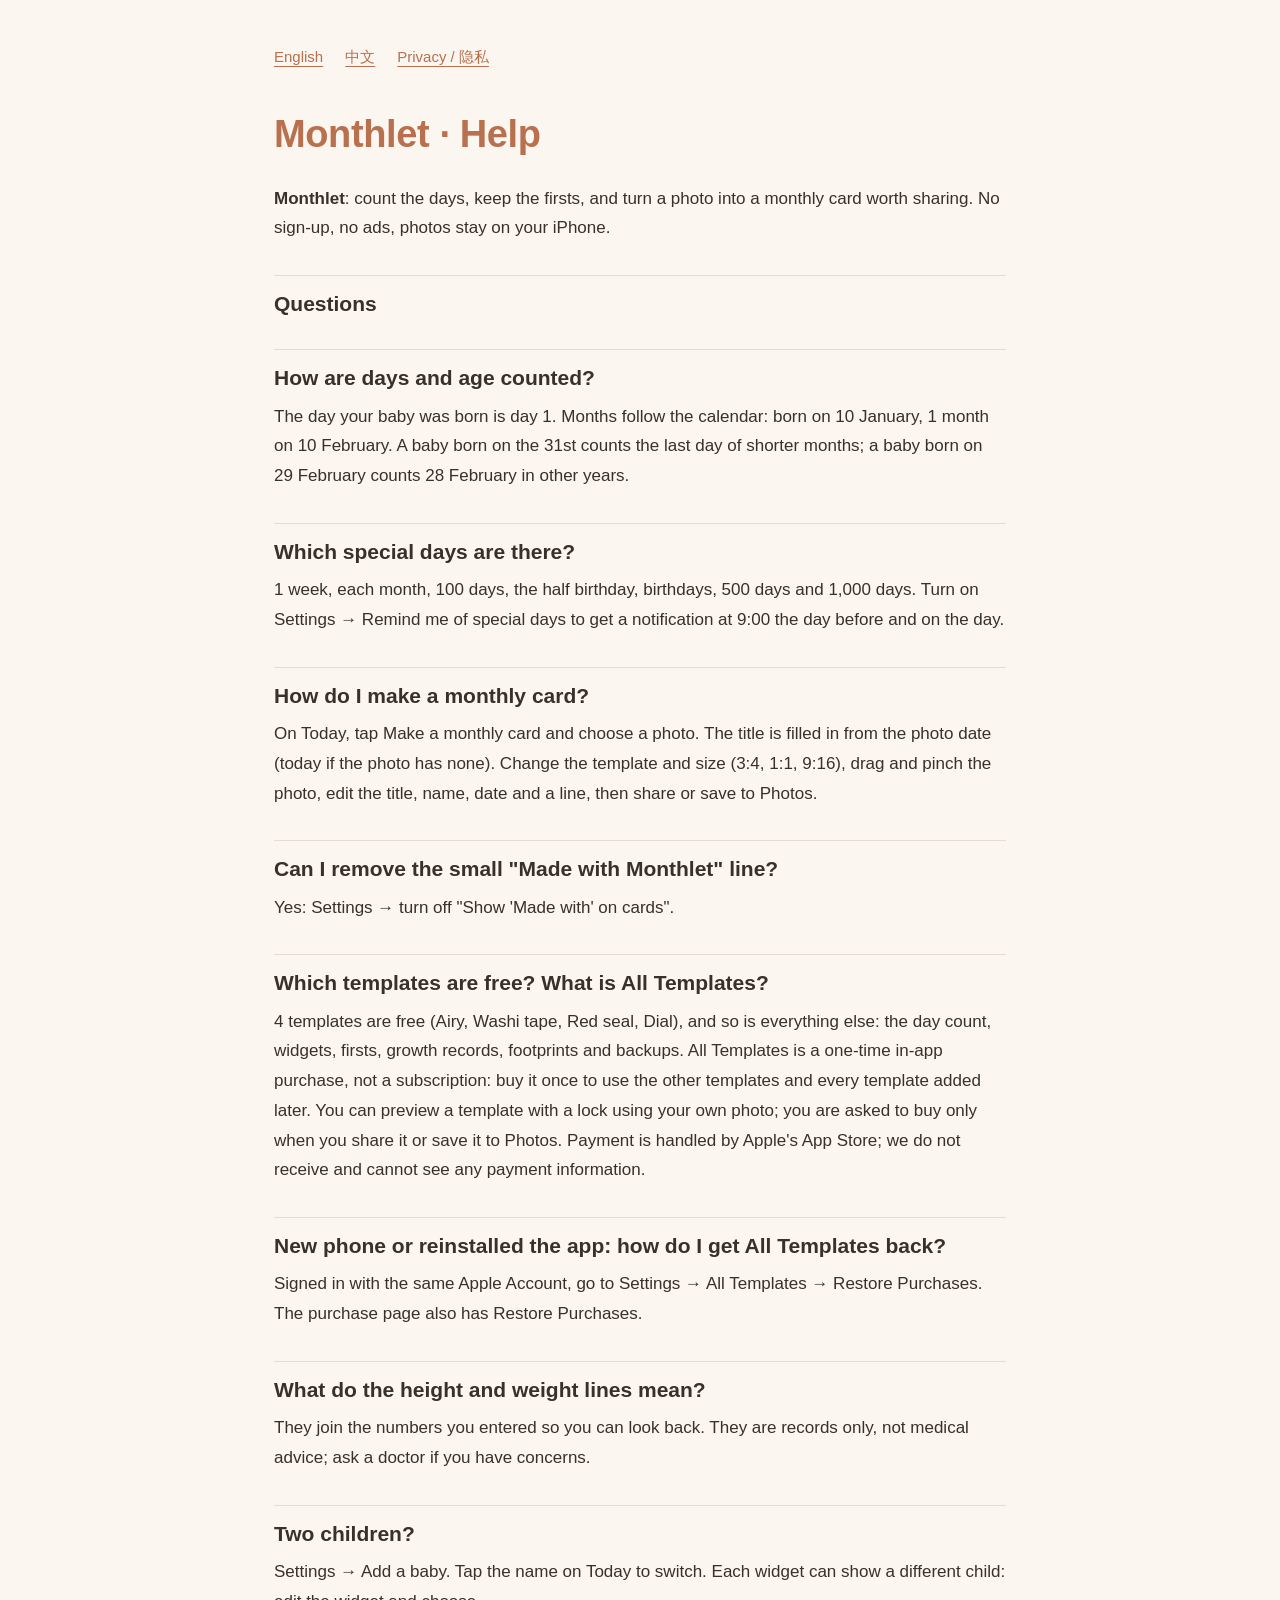
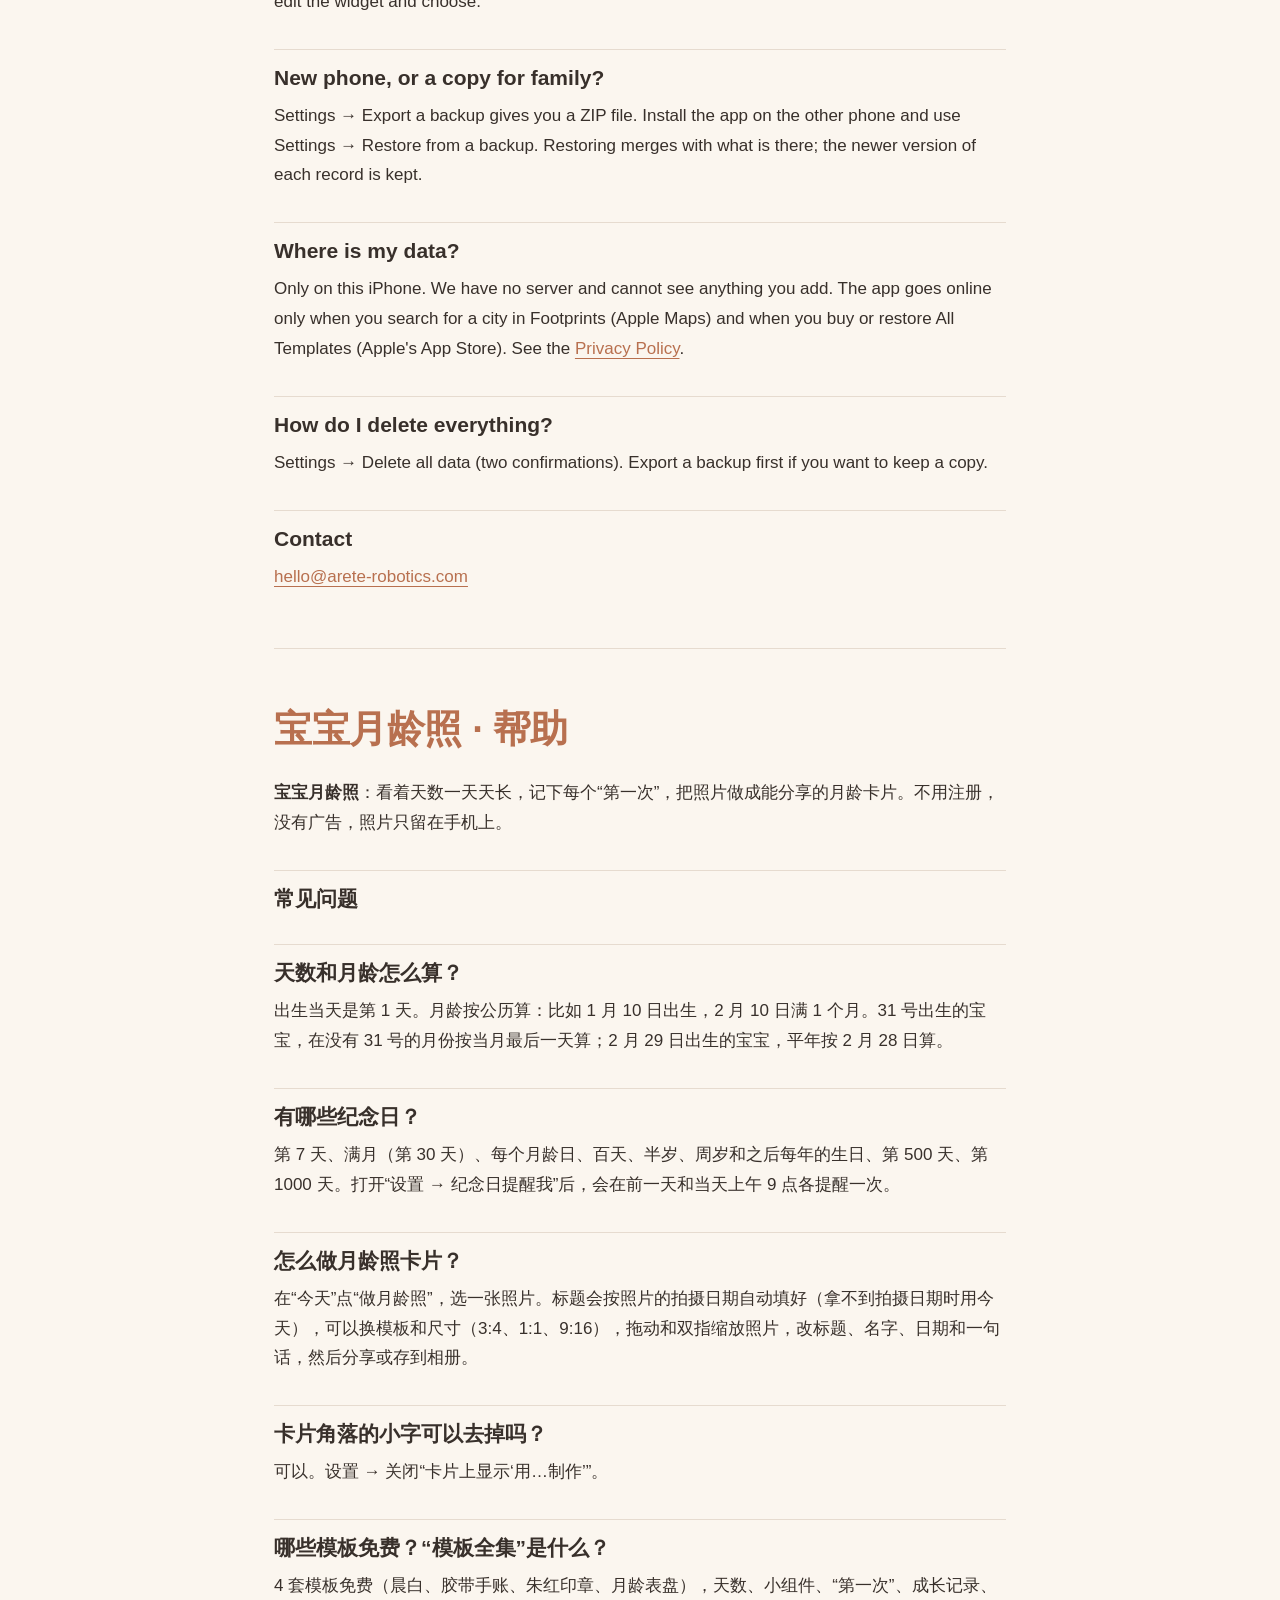
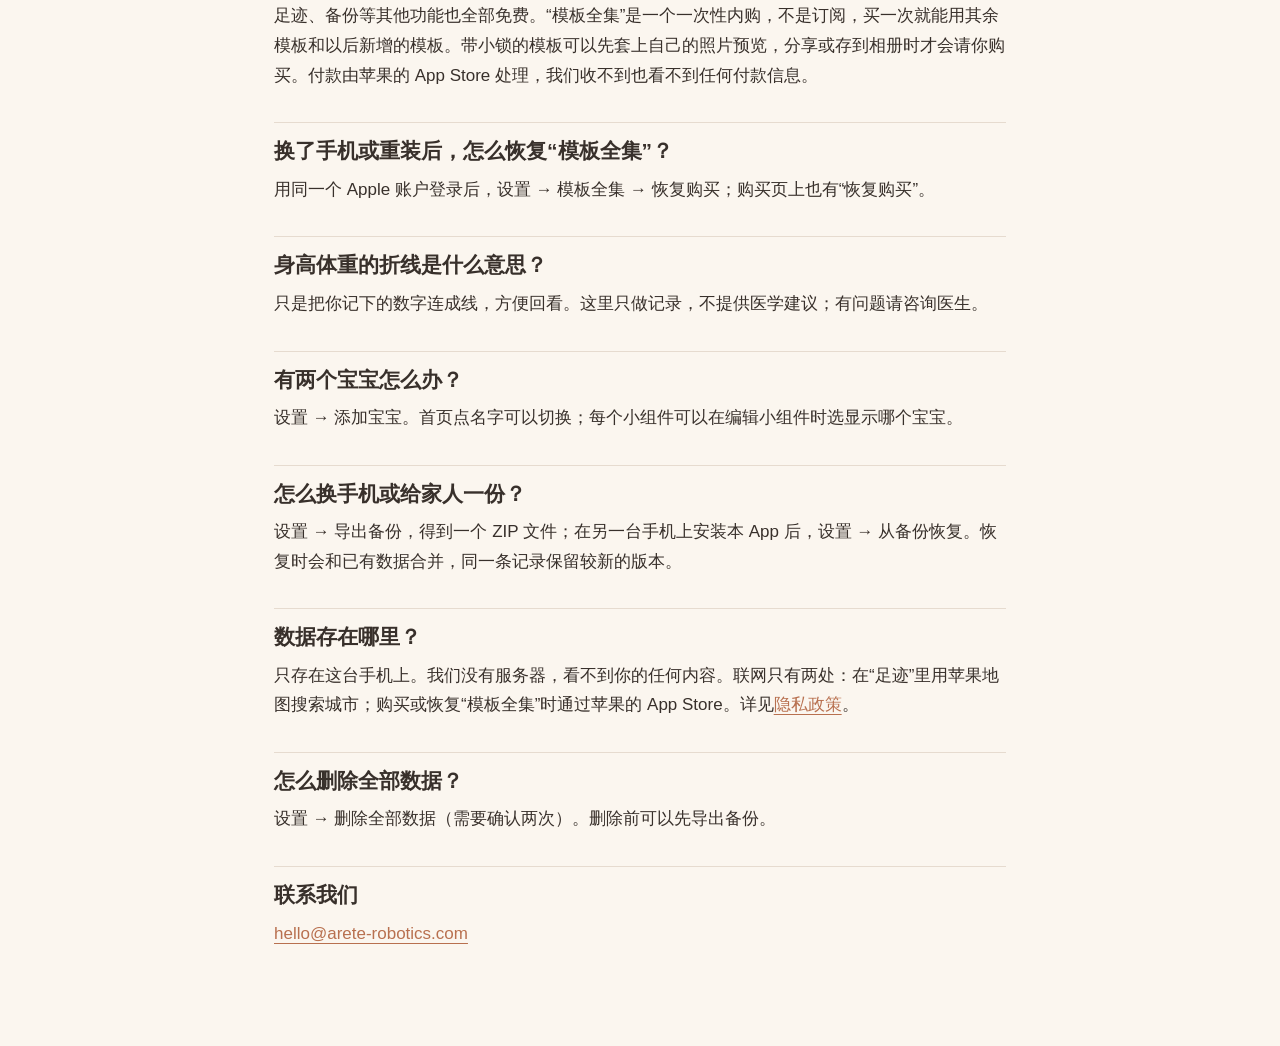
==== monthlet/index.html @ 8b85b508 "Add Monthlet support and privacy pages" ====
<!doctype html>
<html lang="en">
<head><meta charset="utf-8"><meta name="viewport" content="width=device-width, initial-scale=1"><title>Monthlet Support / 宝宝月龄照 支持</title><link rel="stylesheet" href="style.css"></head>
<body><main>
<nav aria-label="Language"><a href="#en">English</a><a href="#zh">中文</a><a href="privacy.html">Privacy / 隐私</a></nav>
<section id="en" lang="en">
<h1>Monthlet · Help</h1>
<p><strong>Monthlet</strong>: count the days, keep the firsts, and turn a photo into a monthly card worth sharing. No sign-up, no ads, photos stay on your iPhone.</p>
<h2>Questions</h2>
<h2>How are days and age counted?</h2>
<p>The day your baby was born is day 1. Months follow the calendar: born on 10 January, 1 month on 10 February. A baby born on the 31st counts the last day of shorter months; a baby born on 29 February counts 28 February in other years.</p>
<h2>Which special days are there?</h2>
<p>1 week, each month, 100 days, the half birthday, birthdays, 500 days and 1,000 days. Turn on Settings → Remind me of special days to get a notification at 9:00 the day before and on the day.</p>
<h2>How do I make a monthly card?</h2>
<p>On Today, tap Make a monthly card and choose a photo. The title is filled in from the photo date (today if the photo has none). Change the template and size (3:4, 1:1, 9:16), drag and pinch the photo, edit the title, name, date and a line, then share or save to Photos.</p>
<h2>Can I remove the small "Made with Monthlet" line?</h2>
<p>Yes: Settings → turn off "Show 'Made with' on cards".</p>
<h2>Which templates are free? What is All Templates?</h2>
<p>4 templates are free (Airy, Washi tape, Red seal, Dial), and so is everything else: the day count, widgets, firsts, growth records, footprints and backups. All Templates is a one-time in-app purchase, not a subscription: buy it once to use the other templates and every template added later. You can preview a template with a lock using your own photo; you are asked to buy only when you share it or save it to Photos. Payment is handled by Apple's App Store; we do not receive and cannot see any payment information.</p>
<h2>New phone or reinstalled the app: how do I get All Templates back?</h2>
<p>Signed in with the same Apple Account, go to Settings → All Templates → Restore Purchases. The purchase page also has Restore Purchases.</p>
<h2>What do the height and weight lines mean?</h2>
<p>They join the numbers you entered so you can look back. They are records only, not medical advice; ask a doctor if you have concerns.</p>
<h2>Two children?</h2>
<p>Settings → Add a baby. Tap the name on Today to switch. Each widget can show a different child: edit the widget and choose.</p>
<h2>New phone, or a copy for family?</h2>
<p>Settings → Export a backup gives you a ZIP file. Install the app on the other phone and use Settings → Restore from a backup. Restoring merges with what is there; the newer version of each record is kept.</p>
<h2>Where is my data?</h2>
<p>Only on this iPhone. We have no server and cannot see anything you add. The app goes online only when you search for a city in Footprints (Apple Maps) and when you buy or restore All Templates (Apple's App Store). See the <a href="privacy.html">Privacy Policy</a>.</p>
<h2>How do I delete everything?</h2>
<p>Settings → Delete all data (two confirmations). Export a backup first if you want to keep a copy.</p>
<h2>Contact</h2>
<p><a href="mailto:hello@arete-robotics.com">hello@arete-robotics.com</a></p>
</section>
<hr>
<section id="zh" lang="zh-Hans">
<h1>宝宝月龄照 · 帮助</h1>
<p><strong>宝宝月龄照</strong>：看着天数一天天长，记下每个“第一次”，把照片做成能分享的月龄卡片。不用注册，没有广告，照片只留在手机上。</p>
<h2>常见问题</h2>
<h2>天数和月龄怎么算？</h2>
<p>出生当天是第 1 天。月龄按公历算：比如 1 月 10 日出生，2 月 10 日满 1 个月。31 号出生的宝宝，在没有 31 号的月份按当月最后一天算；2 月 29 日出生的宝宝，平年按 2 月 28 日算。</p>
<h2>有哪些纪念日？</h2>
<p>第 7 天、满月（第 30 天）、每个月龄日、百天、半岁、周岁和之后每年的生日、第 500 天、第 1000 天。打开“设置 → 纪念日提醒我”后，会在前一天和当天上午 9 点各提醒一次。</p>
<h2>怎么做月龄照卡片？</h2>
<p>在“今天”点“做月龄照”，选一张照片。标题会按照片的拍摄日期自动填好（拿不到拍摄日期时用今天），可以换模板和尺寸（3:4、1:1、9:16），拖动和双指缩放照片，改标题、名字、日期和一句话，然后分享或存到相册。</p>
<h2>卡片角落的小字可以去掉吗？</h2>
<p>可以。设置 → 关闭“卡片上显示‘用…制作’”。</p>
<h2>哪些模板免费？“模板全集”是什么？</h2>
<p>4 套模板免费（晨白、胶带手账、朱红印章、月龄表盘），天数、小组件、“第一次”、成长记录、足迹、备份等其他功能也全部免费。“模板全集”是一个一次性内购，不是订阅，买一次就能用其余模板和以后新增的模板。带小锁的模板可以先套上自己的照片预览，分享或存到相册时才会请你购买。付款由苹果的 App Store 处理，我们收不到也看不到任何付款信息。</p>
<h2>换了手机或重装后，怎么恢复“模板全集”？</h2>
<p>用同一个 Apple 账户登录后，设置 → 模板全集 → 恢复购买；购买页上也有“恢复购买”。</p>
<h2>身高体重的折线是什么意思？</h2>
<p>只是把你记下的数字连成线，方便回看。这里只做记录，不提供医学建议；有问题请咨询医生。</p>
<h2>有两个宝宝怎么办？</h2>
<p>设置 → 添加宝宝。首页点名字可以切换；每个小组件可以在编辑小组件时选显示哪个宝宝。</p>
<h2>怎么换手机或给家人一份？</h2>
<p>设置 → 导出备份，得到一个 ZIP 文件；在另一台手机上安装本 App 后，设置 → 从备份恢复。恢复时会和已有数据合并，同一条记录保留较新的版本。</p>
<h2>数据存在哪里？</h2>
<p>只存在这台手机上。我们没有服务器，看不到你的任何内容。联网只有两处：在“足迹”里用苹果地图搜索城市；购买或恢复“模板全集”时通过苹果的 App Store。详见<a href="privacy.html">隐私政策</a>。</p>
<h2>怎么删除全部数据？</h2>
<p>设置 → 删除全部数据（需要确认两次）。删除前可以先导出备份。</p>
<h2>联系我们</h2>
<p><a href="mailto:hello@arete-robotics.com">hello@arete-robotics.com</a></p>
</section>
</main></body>
</html>
---- monthlet/style.css ----
:root{color-scheme:light dark;--paper:#fbf6ef;--ink:#38302b;--accent:#b8704f;--muted:#857a70;--line:#e6dbcf;--todo:#9a5b12}*{box-sizing:border-box}html{scroll-behavior:smooth}body{margin:0;background:var(--paper);color:var(--ink);font:17px/1.75 -apple-system,BlinkMacSystemFont,"Segoe UI","PingFang SC",sans-serif}main{max-width:780px;margin:0 auto;padding:44px 24px 80px}nav{display:flex;gap:22px;flex-wrap:wrap;margin-bottom:40px;font-size:15px}a{color:var(--accent);text-underline-offset:4px}h1,h2{font-weight:600;line-height:1.3}h1{font-size:38px;color:var(--accent);margin:0 0 24px;letter-spacing:-.01em;font-family:ui-rounded,-apple-system,"PingFang SC",sans-serif}h2{font-size:21px;margin:32px 0 10px;padding-top:14px;border-top:1px solid var(--line)}p,ul{margin:10px 0 18px}li{margin-bottom:8px}hr{border:0;border-top:1px solid var(--line);margin:56px 0}section{scroll-margin-top:24px}.todo{color:var(--todo)}@media(prefers-color-scheme:dark){:root{--paper:#1b1816;--ink:#efe8e1;--accent:#e2a17f;--muted:#a99d92;--line:#3a332e;--todo:#e0a458}}@media(max-width:480px){main{padding-top:28px}h1{font-size:30px}}@media(prefers-reduced-motion:reduce){html{scroll-behavior:auto}}
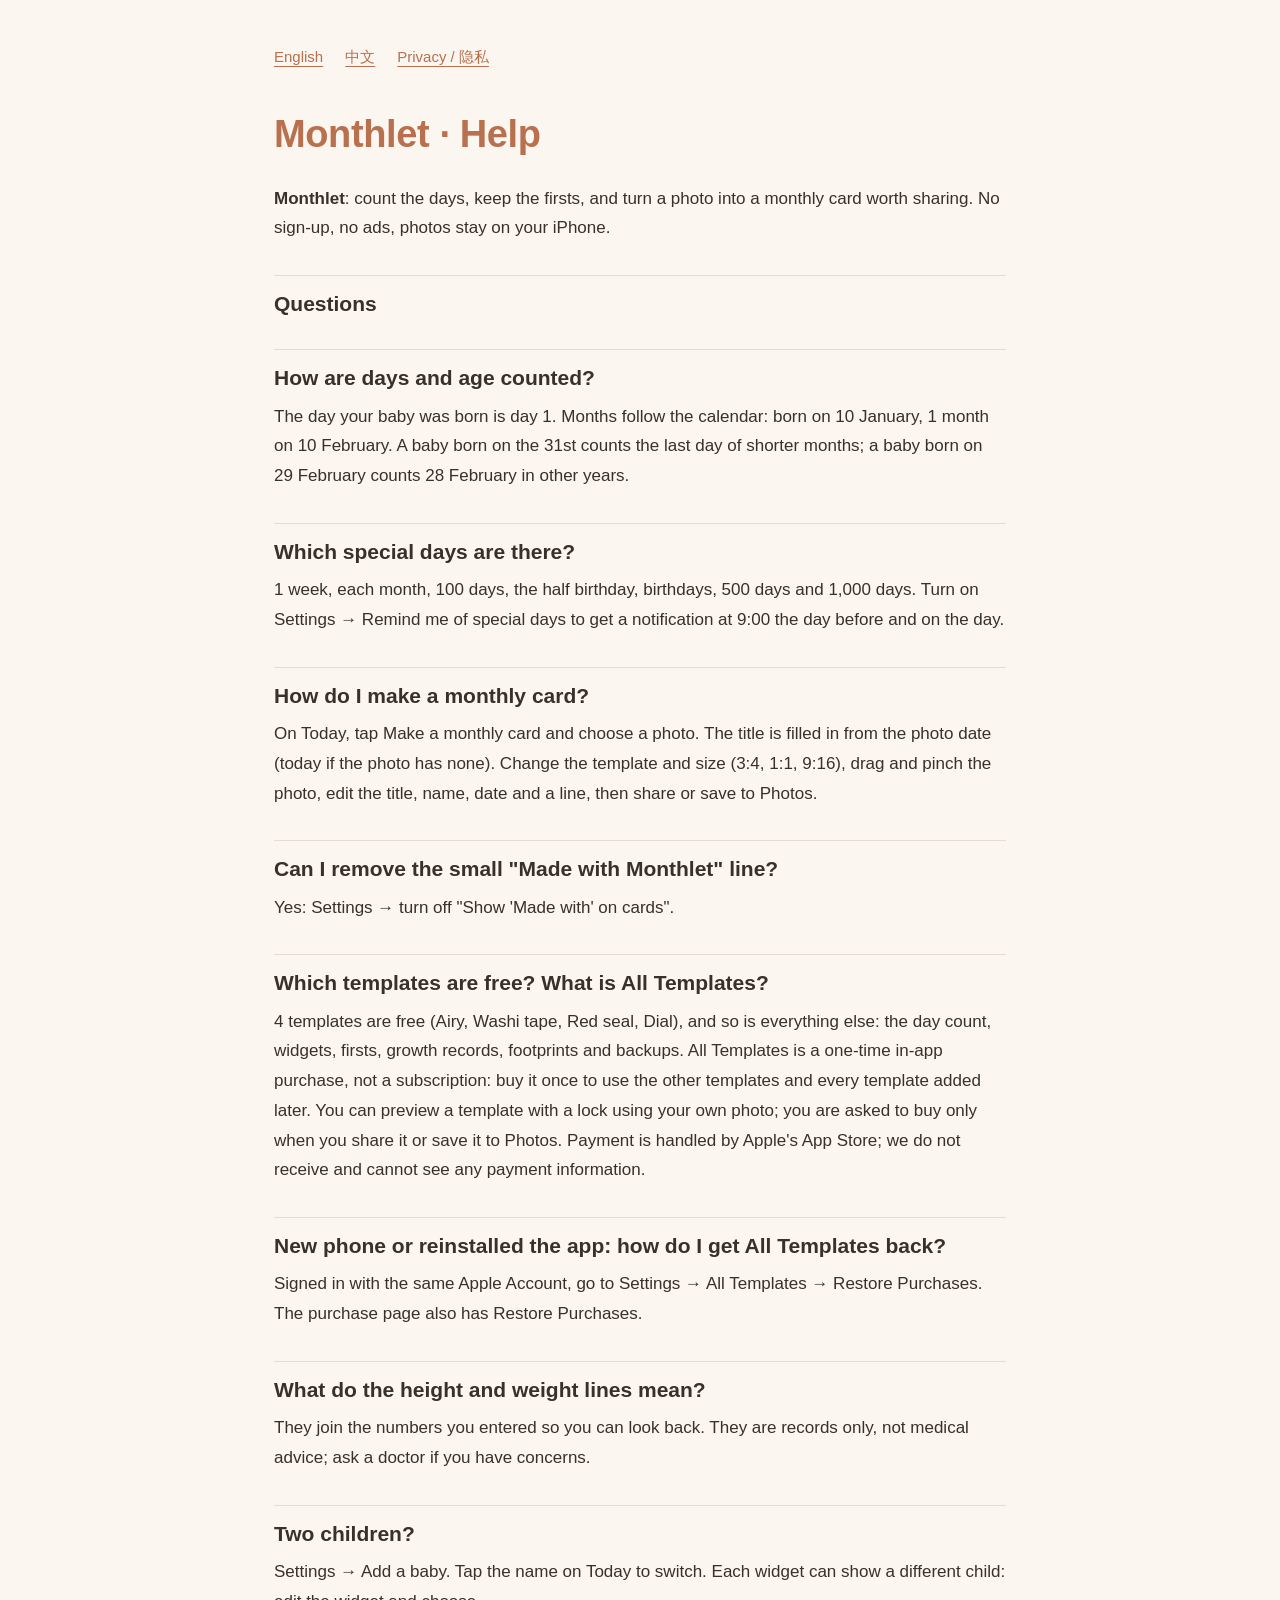
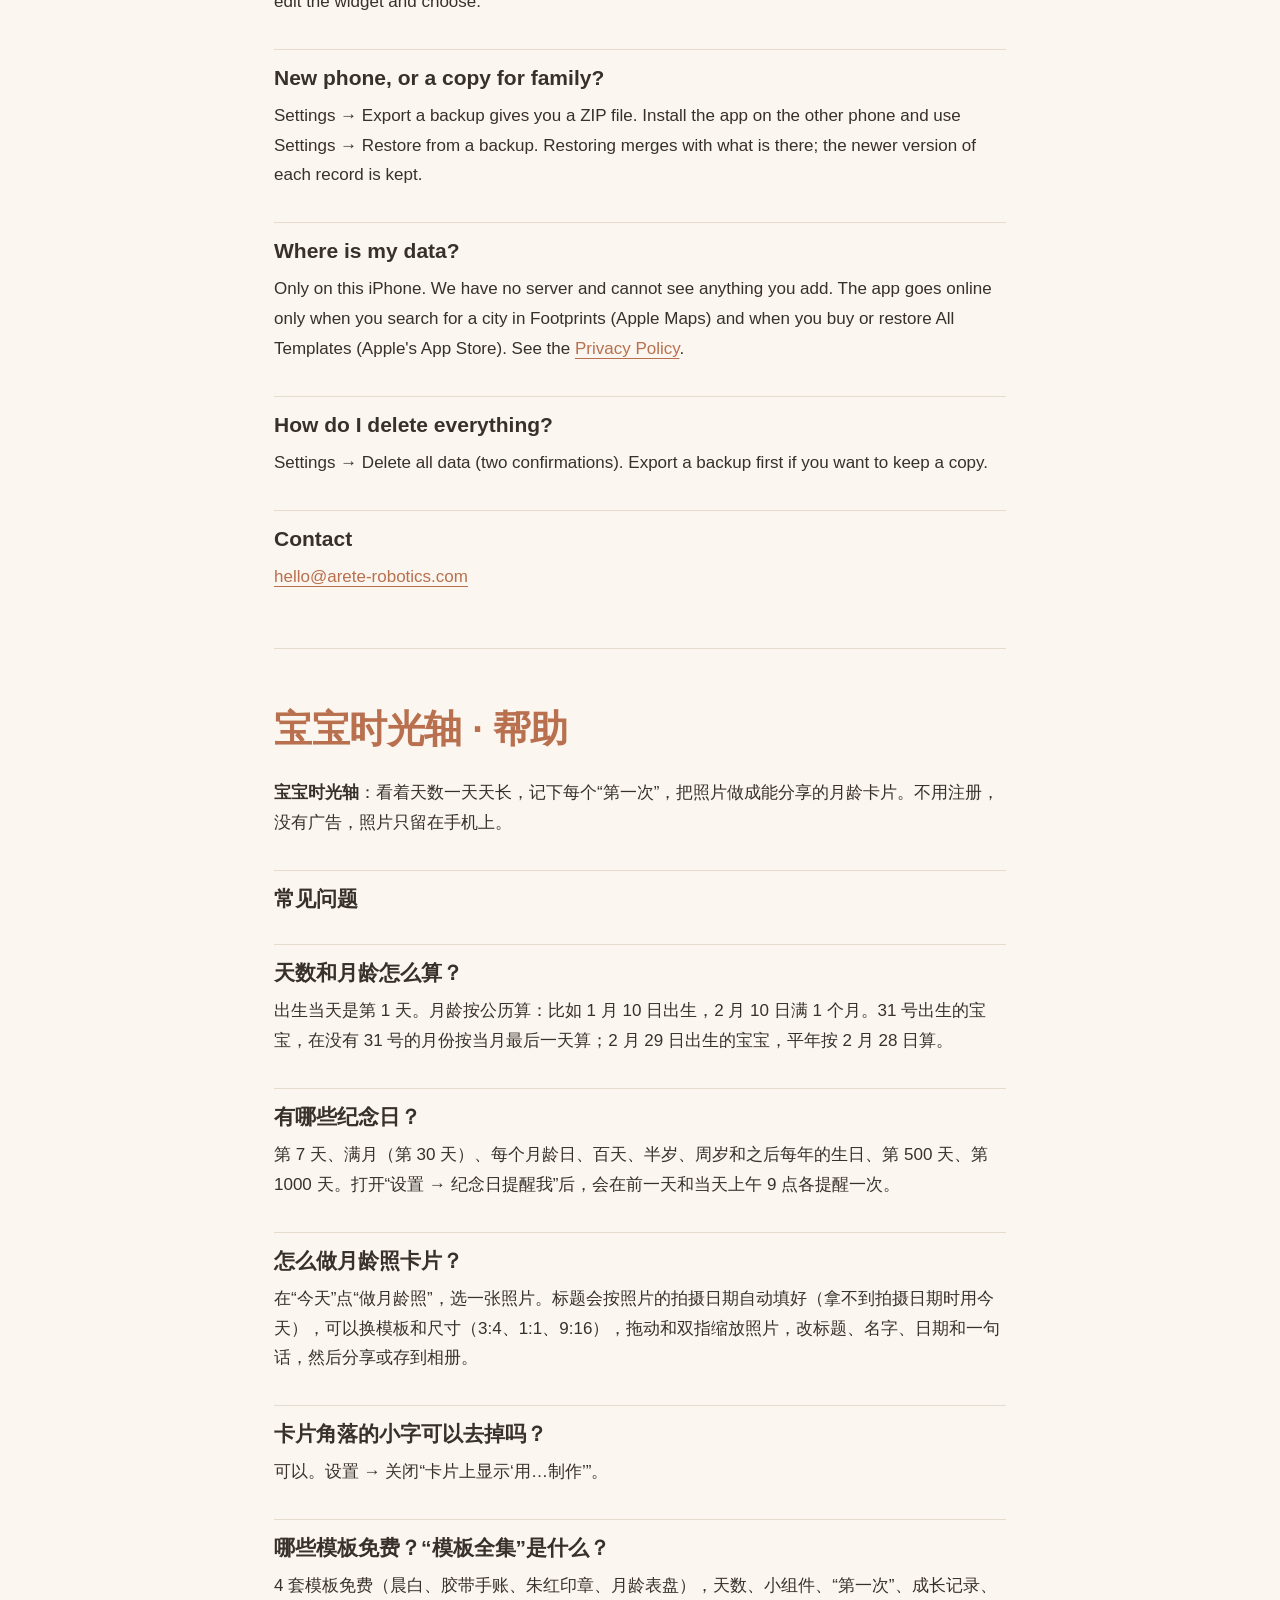
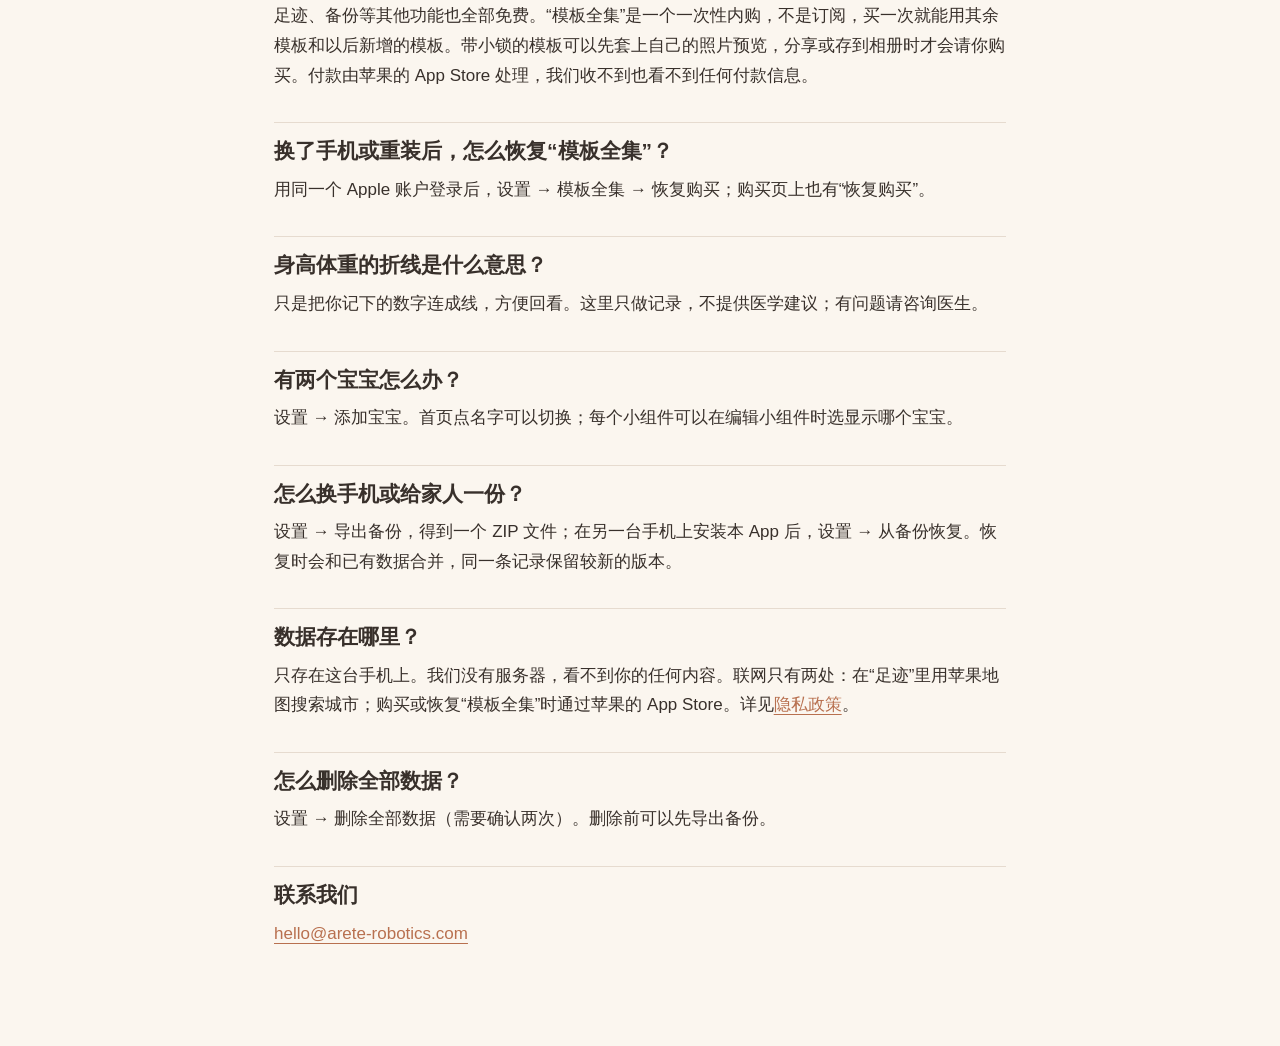
==== commit 44a05d28: "Monthlet pages: Chinese name 宝宝时光轴" ====
--- a/monthlet/index.html
+++ b/monthlet/index.html
@@ -1,6 +1,6 @@
 <!doctype html>
 <html lang="en">
-<head><meta charset="utf-8"><meta name="viewport" content="width=device-width, initial-scale=1"><title>Monthlet Support / 宝宝月龄照 支持</title><link rel="stylesheet" href="style.css"></head>
+<head><meta charset="utf-8"><meta name="viewport" content="width=device-width, initial-scale=1"><title>Monthlet Support / 宝宝时光轴 支持</title><link rel="stylesheet" href="style.css"></head>
 <body><main>
 <nav aria-label="Language"><a href="#en">English</a><a href="#zh">中文</a><a href="privacy.html">Privacy / 隐私</a></nav>
 <section id="en" lang="en">
@@ -34,8 +34,8 @@
 </section>
 <hr>
 <section id="zh" lang="zh-Hans">
-<h1>宝宝月龄照 · 帮助</h1>
-<p><strong>宝宝月龄照</strong>：看着天数一天天长，记下每个“第一次”，把照片做成能分享的月龄卡片。不用注册，没有广告，照片只留在手机上。</p>
+<h1>宝宝时光轴 · 帮助</h1>
+<p><strong>宝宝时光轴</strong>：看着天数一天天长，记下每个“第一次”，把照片做成能分享的月龄卡片。不用注册，没有广告，照片只留在手机上。</p>
 <h2>常见问题</h2>
 <h2>天数和月龄怎么算？</h2>
 <p>出生当天是第 1 天。月龄按公历算：比如 1 月 10 日出生，2 月 10 日满 1 个月。31 号出生的宝宝，在没有 31 号的月份按当月最后一天算；2 月 29 日出生的宝宝，平年按 2 月 28 日算。</p>
